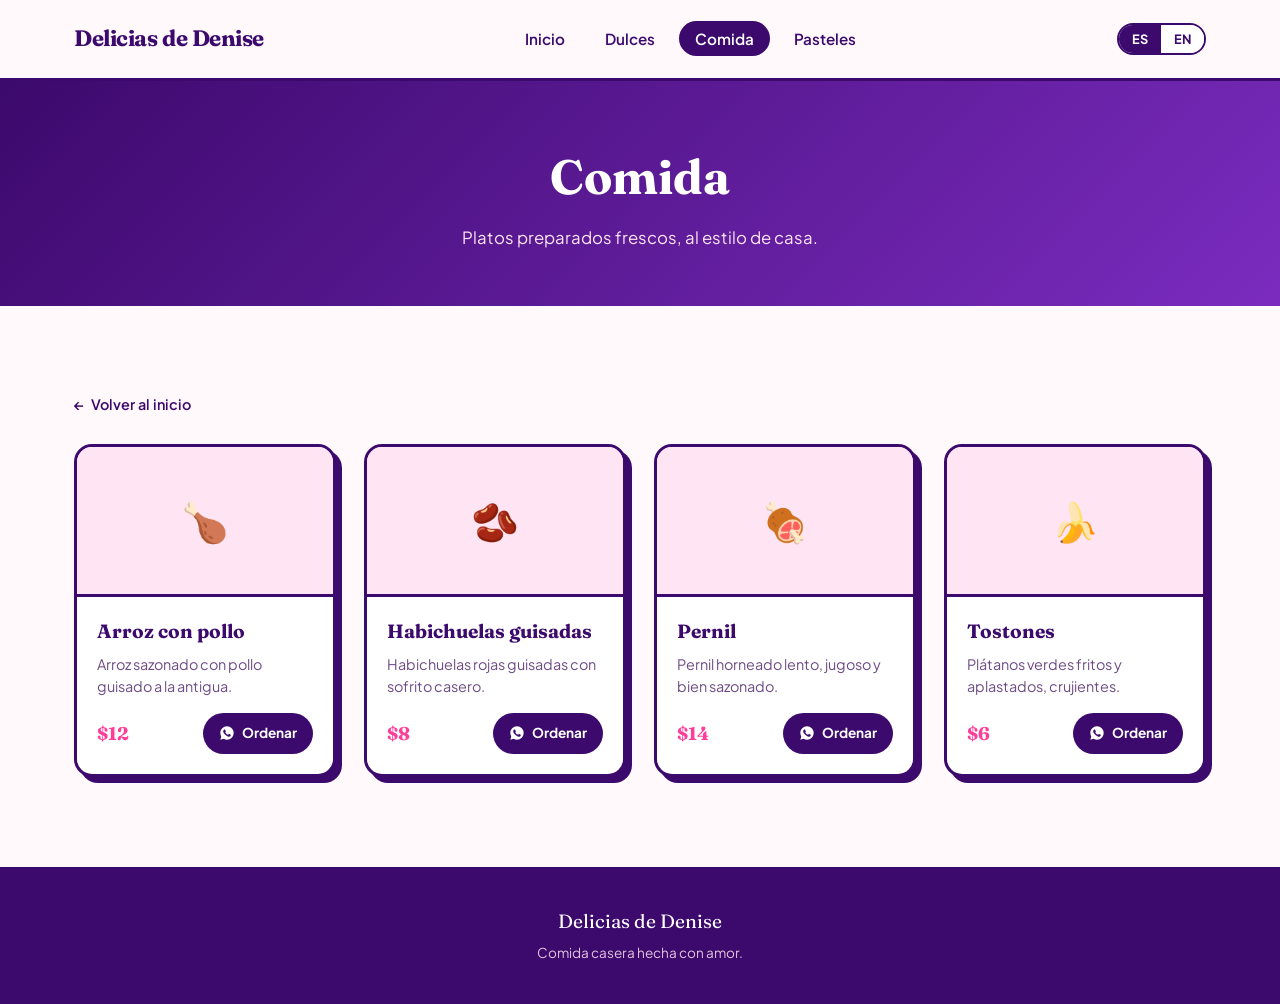
==== comida.html @ a086088c "Initial" ====
<!DOCTYPE html>
<html lang="es">
<head>
  <meta charset="UTF-8">
  <meta name="viewport" content="width=device-width, initial-scale=1.0">
  <title>Comida — Delicias de Denise</title>
  <link rel="preconnect" href="https://fonts.googleapis.com">
  <link rel="preconnect" href="https://fonts.gstatic.com" crossorigin>
  <link href="https://fonts.googleapis.com/css2?family=Fraunces:opsz,wght@9..144,600;9..144,700&family=Plus+Jakarta+Sans:wght@500;600;700;800&display=swap" rel="stylesheet">
  <link rel="stylesheet" href="styles.css">
</head>
<body>

  <nav class="navbar">
    <div class="container">
      <a href="index.html" class="nav-brand" data-business-name>Delicias de Denise</a>

      <ul class="nav-links">
        <li><a href="index.html" data-i18n="nav_home">Inicio</a></li>
        <li><a href="candies.html" data-i18n="nav_candies">Dulces</a></li>
        <li><a href="comida.html" class="active" data-i18n="nav_comida">Comida</a></li>
        <li><a href="pasteles.html" data-i18n="nav_pasteles">Pasteles</a></li>
      </ul>

      <div class="nav-right">
        <div class="lang-toggle">
          <button data-lang="es" type="button">ES</button>
          <button data-lang="en" type="button">EN</button>
        </div>
        <button class="nav-toggle" type="button" aria-label="Menu">
          <span></span><span></span><span></span>
        </button>
      </div>
    </div>
  </nav>

  <header class="page-header">
    <div class="container">
      <h1 data-i18n="page_comida_title">Comida</h1>
      <p data-i18n="page_comida_sub">Platos preparados frescos, al estilo de casa.</p>
    </div>
  </header>

  <main class="items-section">
    <div class="container">
      <a href="index.html" class="back-link">← <span data-i18n="back_home">Volver al inicio</span></a>
      <div class="item-grid" data-item-grid="comida" style="margin-top:28px;"></div>
    </div>
  </main>

  <footer class="site-footer">
    <div class="container">
      <div class="footer-brand" data-business-name>Delicias de Denise</div>
      <p data-i18n="footer_tagline">Comida casera hecha con amor.</p>
    </div>
  </footer>

  <script src="script.js"></script>
</body>
</html>
---- styles.css ----
/* ============================================
   Delicias de Denise — Stylesheet
   All colors live in :root below. Change any
   hex value there and it updates everywhere.
   ============================================ */

:root {
  /* ---- Colors (edit these to re-theme the whole site) ---- */
  --color-purple: #7B2CBF;         /* primary purple */
  --color-purple-deep: #3C096C;    /* deep purple - text, shadows, borders */
  --color-pink: #FF3E9A;           /* primary pink / accent */
  --color-pink-light: #FFE5F3;     /* soft pink background tint */
  --color-cream: #FFF9FC;          /* page background */
  --color-white: #FFFFFF;
  --color-text: #2B0B3D;           /* main body text */
  --color-text-soft: #6E4B85;      /* secondary/muted text */

  --gradient-hero: linear-gradient(135deg, var(--color-purple) 0%, var(--color-pink) 100%);
  --gradient-hero-dark: linear-gradient(135deg, var(--color-purple-deep) 0%, var(--color-purple) 100%);

  --shadow-color: var(--color-purple-deep);

  /* ---- Type scale ---- */
  --font-display: 'Fraunces', serif;
  --font-body: 'Plus Jakarta Sans', sans-serif;

  /* ---- Layout ---- */
  --radius: 18px;
  --radius-sm: 10px;
  --max-width: 1180px;
  --border-w: 3px;
}

* { box-sizing: border-box; margin: 0; padding: 0; }

html { scroll-behavior: smooth; }

body {
  font-family: var(--font-body);
  background: var(--color-cream);
  color: var(--color-text);
  line-height: 1.5;
  min-height: 100vh;
  display: flex;
  flex-direction: column;
}

img { max-width: 100%; display: block; }

a { color: inherit; text-decoration: none; }

ul { list-style: none; }

button { font-family: inherit; cursor: pointer; border: none; background: none; }

.container {
  width: 100%;
  max-width: var(--max-width);
  margin: 0 auto;
  padding: 0 24px;
}

/* ============================================
   Top Navigation
   ============================================ */

.navbar {
  position: sticky;
  top: 0;
  z-index: 100;
  background: var(--color-cream);
  border-bottom: var(--border-w) solid var(--color-purple-deep);
}

.navbar .container {
  display: flex;
  align-items: center;
  justify-content: space-between;
  height: 78px;
}

.nav-brand {
  font-family: var(--font-display);
  font-weight: 700;
  font-size: 1.4rem;
  color: var(--color-purple-deep);
  letter-spacing: -0.02em;
  white-space: nowrap;
}

.nav-brand span { color: var(--color-pink); }

.nav-links {
  display: flex;
  gap: 8px;
  align-items: center;
}

.nav-links a {
  font-weight: 600;
  font-size: 0.95rem;
  padding: 8px 16px;
  border-radius: 999px;
  color: var(--color-purple-deep);
  transition: background 0.15s ease, color 0.15s ease;
}

.nav-links a:hover {
  background: var(--color-pink-light);
}

.nav-links a.active {
  background: var(--color-purple-deep);
  color: var(--color-white);
}

.nav-right {
  display: flex;
  align-items: center;
  gap: 14px;
}

.lang-toggle {
  display: flex;
  border: 2px solid var(--color-purple-deep);
  border-radius: 999px;
  overflow: hidden;
}

.lang-toggle button {
  padding: 6px 13px;
  font-weight: 700;
  font-size: 0.8rem;
  color: var(--color-purple-deep);
  background: var(--color-white);
  transition: background 0.15s ease, color 0.15s ease;
}

.lang-toggle button.active {
  background: var(--color-purple-deep);
  color: var(--color-white);
}

.nav-toggle {
  display: none;
  flex-direction: column;
  gap: 5px;
  padding: 6px;
}

.nav-toggle span {
  width: 24px;
  height: 3px;
  background: var(--color-purple-deep);
  border-radius: 3px;
}

/* ============================================
   Hero
   ============================================ */

.hero {
  background: var(--gradient-hero);
  padding: 90px 0 110px;
  position: relative;
  overflow: hidden;
  text-align: center;
}

.hero-eyebrow {
  display: inline-block;
  font-weight: 700;
  font-size: 0.8rem;
  letter-spacing: 0.14em;
  text-transform: uppercase;
  color: var(--color-white);
  background: rgba(255, 255, 255, 0.18);
  padding: 7px 16px;
  border-radius: 999px;
  margin-bottom: 22px;
}

.hero h1 {
  font-family: var(--font-display);
  font-weight: 700;
  font-size: clamp(2.4rem, 5.5vw, 4.2rem);
  color: var(--color-white);
  line-height: 1.05;
  letter-spacing: -0.02em;
  max-width: 780px;
  margin: 0 auto 20px;
}

.hero p {
  font-size: 1.15rem;
  color: var(--color-pink-light);
  max-width: 560px;
  margin: 0 auto;
  font-weight: 500;
}

/* ============================================
   Category cards (index page)
   ============================================ */

.categories {
  padding: 70px 0 90px;
}

.section-heading {
  text-align: center;
  margin-bottom: 48px;
}

.section-heading h2 {
  font-family: var(--font-display);
  font-size: clamp(1.8rem, 3.5vw, 2.6rem);
  color: var(--color-purple-deep);
  margin-bottom: 10px;
}

.section-heading p {
  color: var(--color-text-soft);
  font-size: 1.05rem;
}

.card-grid {
  display: grid;
  grid-template-columns: repeat(3, 1fr);
  gap: 32px;
  margin-top: 10px;
}

.category-card {
  display: block;
  background: var(--color-white);
  border: var(--border-w) solid var(--color-purple-deep);
  border-radius: var(--radius);
  padding: 36px 28px;
  text-align: center;
  box-shadow: 8px 8px 0 var(--shadow-color);
  transition: transform 0.18s ease, box-shadow 0.18s ease;
  transform: rotate(var(--tilt, -2deg));
}

.category-card:nth-child(2) { --tilt: 1.5deg; }
.category-card:nth-child(3) { --tilt: -1.5deg; }

.category-card:hover {
  transform: rotate(0deg) translateY(-4px);
  box-shadow: 11px 11px 0 var(--shadow-color);
}

.category-card:focus-visible {
  outline: 3px solid var(--color-pink);
  outline-offset: 4px;
}

.card-icon {
  width: 76px;
  height: 76px;
  border-radius: 50%;
  background: var(--color-pink-light);
  display: flex;
  align-items: center;
  justify-content: center;
  font-size: 2.1rem;
  margin: 0 auto 20px;
  border: 2px dashed var(--color-pink);
}

.category-card h3 {
  font-family: var(--font-display);
  font-size: 1.5rem;
  color: var(--color-purple-deep);
  margin-bottom: 10px;
}

.category-card p {
  color: var(--color-text-soft);
  font-size: 0.95rem;
  margin-bottom: 18px;
}

.card-cta {
  display: inline-flex;
  align-items: center;
  gap: 6px;
  font-weight: 700;
  font-size: 0.9rem;
  color: var(--color-pink);
}

.card-cta .arrow {
  transition: transform 0.15s ease;
}

.category-card:hover .card-cta .arrow {
  transform: translateX(4px);
}

/* ============================================
   Category page header
   ============================================ */

.page-header {
  background: var(--gradient-hero-dark);
  padding: 60px 0 56px;
  text-align: center;
}

.page-header h1 {
  font-family: var(--font-display);
  font-size: clamp(2rem, 4.5vw, 3rem);
  color: var(--color-white);
  margin-bottom: 12px;
}

.page-header p {
  color: var(--color-pink-light);
  max-width: 520px;
  margin: 0 auto;
  font-size: 1.05rem;
}

.back-link {
  display: inline-flex;
  align-items: center;
  gap: 6px;
  margin: 28px auto 0;
  font-weight: 600;
  font-size: 0.9rem;
  color: var(--color-purple-deep);
}

.back-link:hover { color: var(--color-pink); }

/* ============================================
   Item grid (category pages)
   ============================================ */

.items-section {
  padding: 60px 0 90px;
}

.item-grid {
  display: grid;
  grid-template-columns: repeat(auto-fill, minmax(260px, 1fr));
  gap: 28px;
}

.item-card {
  background: var(--color-white);
  border: var(--border-w) solid var(--color-purple-deep);
  border-radius: var(--radius);
  overflow: hidden;
  box-shadow: 6px 6px 0 var(--shadow-color);
  transition: transform 0.15s ease, box-shadow 0.15s ease;
  display: flex;
  flex-direction: column;
}

.item-card:hover {
  transform: translateY(-3px);
  box-shadow: 9px 9px 0 var(--shadow-color);
}

.item-photo {
  height: 150px;
  background: var(--color-pink-light);
  display: flex;
  align-items: center;
  justify-content: center;
  font-size: 2.4rem;
  border-bottom: var(--border-w) solid var(--color-purple-deep);
}

.item-body {
  padding: 20px;
  display: flex;
  flex-direction: column;
  flex: 1;
}

.item-body h3 {
  font-family: var(--font-display);
  font-size: 1.2rem;
  color: var(--color-purple-deep);
  margin-bottom: 8px;
}

.item-body p {
  color: var(--color-text-soft);
  font-size: 0.9rem;
  margin-bottom: 16px;
  flex: 1;
}

.item-footer {
  display: flex;
  align-items: center;
  justify-content: space-between;
  gap: 10px;
}

.item-price {
  font-family: var(--font-display);
  font-weight: 700;
  font-size: 1.15rem;
  color: var(--color-pink);
  white-space: nowrap;
}

.order-btn {
  display: inline-flex;
  align-items: center;
  gap: 7px;
  background: var(--color-purple-deep);
  color: var(--color-white);
  font-weight: 700;
  font-size: 0.85rem;
  padding: 10px 16px;
  border-radius: 999px;
  transition: background 0.15s ease, transform 0.15s ease;
  white-space: nowrap;
}

.order-btn:hover {
  background: var(--color-pink);
  transform: scale(1.04);
}

.order-btn svg { width: 16px; height: 16px; }

/* ============================================
   Footer
   ============================================ */

.site-footer {
  margin-top: auto;
  background: var(--color-purple-deep);
  color: var(--color-pink-light);
  padding: 40px 0;
  text-align: center;
}

.site-footer .footer-brand {
  font-family: var(--font-display);
  font-size: 1.2rem;
  color: var(--color-white);
  margin-bottom: 8px;
}

.site-footer p {
  font-size: 0.85rem;
  opacity: 0.85;
}

.footer-whatsapp {
  display: inline-flex;
  align-items: center;
  gap: 6px;
  margin-top: 14px;
  font-weight: 700;
  color: var(--color-white);
  background: rgba(255,255,255,0.12);
  padding: 8px 18px;
  border-radius: 999px;
  transition: background 0.15s ease;
}

.footer-whatsapp:hover { background: rgba(255,255,255,0.24); }

/* ============================================
   Responsive
   ============================================ */

@media (max-width: 900px) {
  .card-grid { grid-template-columns: 1fr; max-width: 420px; margin-left: auto; margin-right: auto; }
  .category-card { transform: none !important; }
}

@media (max-width: 760px) {
  .nav-links { display: none; }
  .nav-toggle { display: flex; }

  .navbar.open .nav-links {
    display: flex;
    flex-direction: column;
    position: absolute;
    top: 78px;
    left: 0;
    right: 0;
    background: var(--color-cream);
    border-bottom: var(--border-w) solid var(--color-purple-deep);
    padding: 12px 24px 20px;
    gap: 4px;
  }

  .hero { padding: 60px 0 76px; }
  .categories { padding: 50px 0 60px; }
}

@media (prefers-reduced-motion: reduce) {
  * { transition: none !important; scroll-behavior: auto !important; }
}
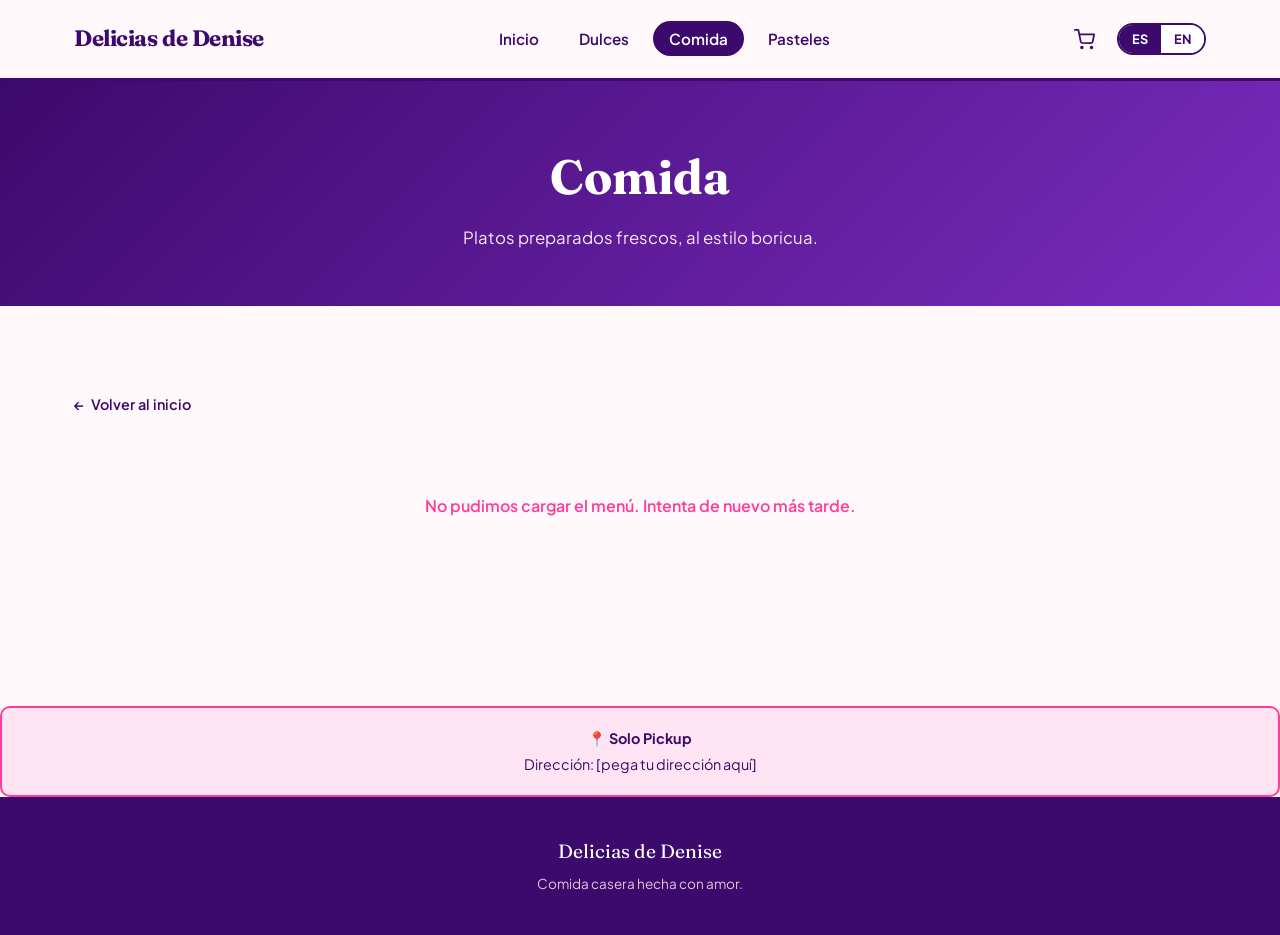
==== commit 2a8e06bf: "Add pickup notice section to comida.html" ====
--- a/comida.html
+++ b/comida.html
@@ -48,6 +48,11 @@
     </div>
   </main>
 
+  <div class="pickup-notice">
+    <p data-i18n="pickup_notice_title">📍 Solo Pickup</p>
+    <p data-i18n="pickup_notice_address">Dirección: [pega tu dirección aquí]</p>
+  </div>
+  
   <footer class="site-footer">
     <div class="container">
       <div class="footer-brand" data-business-name>Delicias de Denise</div>
--- a/styles.css
+++ b/styles.css
@@ -373,6 +373,25 @@
   justify-content: center;
   font-size: 2.4rem;
   border-bottom: var(--border-w) solid var(--color-purple-deep);
+  overflow: hidden;
+}
+
+.item-photo img {
+  width: 100%;
+  height: 100%;
+  object-fit: cover;
+}
+
+.grid-msg {
+  grid-column: 1 / -1;
+  text-align: center;
+  padding: 50px 0;
+  color: var(--color-text-soft);
+  font-weight: 600;
+}
+
+.grid-msg-error {
+  color: var(--color-pink);
 }
 
 .item-body {
@@ -433,6 +452,340 @@
 .order-btn svg { width: 16px; height: 16px; }
 
 /* ============================================
+   Out of stock / info line (item cards)
+   ============================================ */
+
+.item-photo { position: relative; }
+
+.stock-badge {
+  position: absolute;
+  top: 10px;
+  right: 10px;
+  background: var(--color-purple-deep);
+  color: var(--color-white);
+  font-size: 0.7rem;
+  font-weight: 700;
+  padding: 4px 10px;
+  border-radius: 999px;
+}
+
+.item-card-out .item-photo img { opacity: 0.5; }
+
+.item-info {
+  font-size: 0.8rem;
+  color: var(--color-pink);
+  font-weight: 600;
+  margin-top: -8px;
+  margin-bottom: 16px;
+}
+
+.stock-pill {
+  font-size: 0.8rem;
+  font-weight: 700;
+  color: var(--color-text-soft);
+}
+
+/* ============================================
+   Quantity stepper (item cards + cart panel)
+   ============================================ */
+
+.qty-stepper {
+  display: flex;
+  align-items: center;
+  gap: 10px;
+  border: 2px solid var(--color-purple-deep);
+  border-radius: 999px;
+  padding: 4px 6px;
+}
+
+.qty-btn {
+  width: 26px;
+  height: 26px;
+  border-radius: 50%;
+  background: var(--color-purple-deep);
+  color: var(--color-white);
+  font-size: 1rem;
+  font-weight: 700;
+  line-height: 1;
+  display: flex;
+  align-items: center;
+  justify-content: center;
+  transition: background 0.15s ease;
+}
+
+.qty-btn:hover { background: var(--color-pink); }
+
+.qty-value {
+  min-width: 16px;
+  text-align: center;
+  font-weight: 700;
+  color: var(--color-purple-deep);
+  font-size: 0.95rem;
+}
+
+/* ============================================
+   Cart button (nav) + slide-out panel
+   ============================================ */
+
+.cart-btn {
+  position: relative;
+  display: flex;
+  align-items: center;
+  justify-content: center;
+  width: 38px;
+  height: 38px;
+  color: var(--color-purple-deep);
+  border-radius: 50%;
+  transition: background 0.15s ease;
+}
+
+.cart-btn:hover { background: var(--color-pink-light); }
+
+.cart-btn svg { width: 21px; height: 21px; }
+
+.cart-badge {
+  position: absolute;
+  top: -2px;
+  right: -2px;
+  min-width: 18px;
+  height: 18px;
+  padding: 0 4px;
+  border-radius: 999px;
+  background: var(--color-pink);
+  color: var(--color-white);
+  font-size: 0.7rem;
+  font-weight: 700;
+  display: none;
+  align-items: center;
+  justify-content: center;
+}
+
+.cart-overlay {
+  position: fixed;
+  inset: 0;
+  background: rgba(43, 11, 61, 0.55);
+  z-index: 200;
+  display: flex;
+  justify-content: flex-end;
+  opacity: 0;
+  pointer-events: none;
+  transition: opacity 0.2s ease;
+}
+
+.cart-overlay.open {
+  opacity: 1;
+  pointer-events: auto;
+}
+
+.cart-panel {
+  width: 100%;
+  max-width: 400px;
+  height: 100%;
+  background: var(--color-cream);
+  border-left: var(--border-w) solid var(--color-purple-deep);
+  display: flex;
+  flex-direction: column;
+  transform: translateX(100%);
+  transition: transform 0.25s ease;
+}
+
+.cart-overlay.open .cart-panel { transform: translateX(0); }
+
+.cart-panel-header {
+  display: flex;
+  align-items: center;
+  justify-content: space-between;
+  padding: 22px 24px;
+  border-bottom: 2px solid var(--color-pink-light);
+}
+
+.cart-title {
+  font-family: var(--font-display);
+  font-size: 1.3rem;
+  color: var(--color-purple-deep);
+}
+
+.cart-close {
+  font-size: 1.6rem;
+  line-height: 1;
+  color: var(--color-purple-deep);
+  padding: 4px 8px;
+}
+
+.cart-close:hover { color: var(--color-pink); }
+
+.cart-items {
+  flex: 1;
+  overflow-y: auto;
+  padding: 18px 24px;
+  display: flex;
+  flex-direction: column;
+  gap: 16px;
+}
+
+.cart-empty {
+  text-align: center;
+  color: var(--color-text-soft);
+  padding: 40px 0;
+  font-weight: 600;
+}
+
+.cart-row {
+  display: flex;
+  align-items: center;
+  justify-content: space-between;
+  gap: 12px;
+  padding-bottom: 14px;
+  border-bottom: 1px dashed var(--color-pink);
+}
+
+.cart-row-info {
+  display: flex;
+  flex-direction: column;
+  gap: 4px;
+}
+
+.cart-row-name {
+  font-weight: 700;
+  color: var(--color-purple-deep);
+  font-size: 0.95rem;
+}
+
+.cart-row-subtotal {
+  font-size: 0.85rem;
+  color: var(--color-text-soft);
+}
+
+.cart-row-controls {
+  display: flex;
+  align-items: center;
+  gap: 8px;
+}
+
+.cart-remove-btn {
+  font-size: 0.95rem;
+  padding: 4px;
+  opacity: 0.7;
+  transition: opacity 0.15s ease;
+}
+
+.cart-remove-btn:hover { opacity: 1; }
+
+.cart-footer {
+  padding: 20px 24px 26px;
+  border-top: var(--border-w) solid var(--color-purple-deep);
+  display: flex;
+  flex-direction: column;
+  gap: 14px;
+}
+
+.cart-total-row {
+  display: flex;
+  align-items: center;
+  justify-content: space-between;
+  font-family: var(--font-display);
+  font-size: 1.2rem;
+  color: var(--color-purple-deep);
+  font-weight: 700;
+}
+
+.cart-deposit-notice {
+  display: none;
+  background: var(--color-pink-light);
+  border: 2px solid var(--color-pink);
+  border-radius: var(--radius-sm);
+  padding: 10px 14px;
+  font-size: 0.82rem;
+  color: var(--color-purple-deep);
+  line-height: 1.4;
+}
+
+/* ---- Name + phone form, shown above the send buttons ---- */
+
+.cart-customer-form {
+  display: flex;
+  flex-direction: column;
+  gap: 10px;
+}
+
+.cart-input {
+  width: 100%;
+  padding: 11px 14px;
+  border: 2px solid var(--color-purple-deep);
+  border-radius: var(--radius-sm);
+  font-family: inherit;
+  font-size: 0.9rem;
+  color: var(--color-text);
+  background: var(--color-white);
+}
+
+.cart-input:focus {
+  outline: none;
+  border-color: var(--color-pink);
+}
+
+.cart-input::placeholder {
+  color: var(--color-text-soft);
+}
+
+.cart-form-error {
+  display: none;
+  color: var(--color-pink);
+  font-size: 0.8rem;
+  font-weight: 600;
+}
+
+.cart-checkout-btn {
+  display: flex;
+  align-items: center;
+  justify-content: center;
+  gap: 8px;
+  background: var(--color-purple-deep);
+  color: var(--color-white);
+  font-weight: 700;
+  padding: 13px 20px;
+  border-radius: 999px;
+  transition: background 0.15s ease;
+}
+
+.cart-checkout-btn svg { width: 18px; height: 18px; }
+
+.cart-checkout-btn:hover { background: var(--color-pink); }
+
+.cart-checkout-btn.disabled {
+  pointer-events: none;
+  opacity: 0.5;
+}
+
+.cart-checkout-btn-secondary {
+  background: var(--color-white);
+  color: var(--color-purple-deep);
+  border: 2px solid var(--color-purple-deep);
+  padding: 11px 20px;
+}
+
+.cart-checkout-btn-secondary:hover {
+  background: var(--color-pink-light);
+  color: var(--color-purple-deep);
+}
+
+.cart-clear-btn {
+  text-align: center;
+  font-size: 0.85rem;
+  font-weight: 600;
+  color: var(--color-text-soft);
+  text-decoration: underline;
+}
+
+.cart-clear-btn:hover { color: var(--color-pink); }
+
+body.cart-lock-scroll { overflow: hidden; }
+
+@media (max-width: 480px) {
+  .cart-panel { max-width: 100%; }
+}
+
+/* ============================================
    Footer
    ============================================ */
 
@@ -470,6 +823,38 @@
 }
 
 .footer-whatsapp:hover { background: rgba(255,255,255,0.24); }
+
+.pickup-banner {
+  background: var(--color-pink-light);
+  border-bottom: 2px solid var(--color-pink);
+  padding: 12px 0;
+  text-align: center;
+}
+
+.pickup-banner p {
+  font-size: 0.9rem;
+  font-weight: 600;
+  color: var(--color-purple-deep);
+}
+
+.pickup-notice {
+  margin-top: 48px;
+  padding: 20px 24px;
+  background: var(--color-pink-light);
+  border: 2px solid var(--color-pink);
+  border-radius: var(--radius-sm);
+  text-align: center;
+}
+
+.pickup-notice p {
+  color: var(--color-purple-deep);
+  font-size: 0.9rem;
+}
+
+.pickup-notice p:first-child {
+  font-weight: 700;
+  margin-bottom: 4px;
+}
 
 /* ============================================
    Responsive
